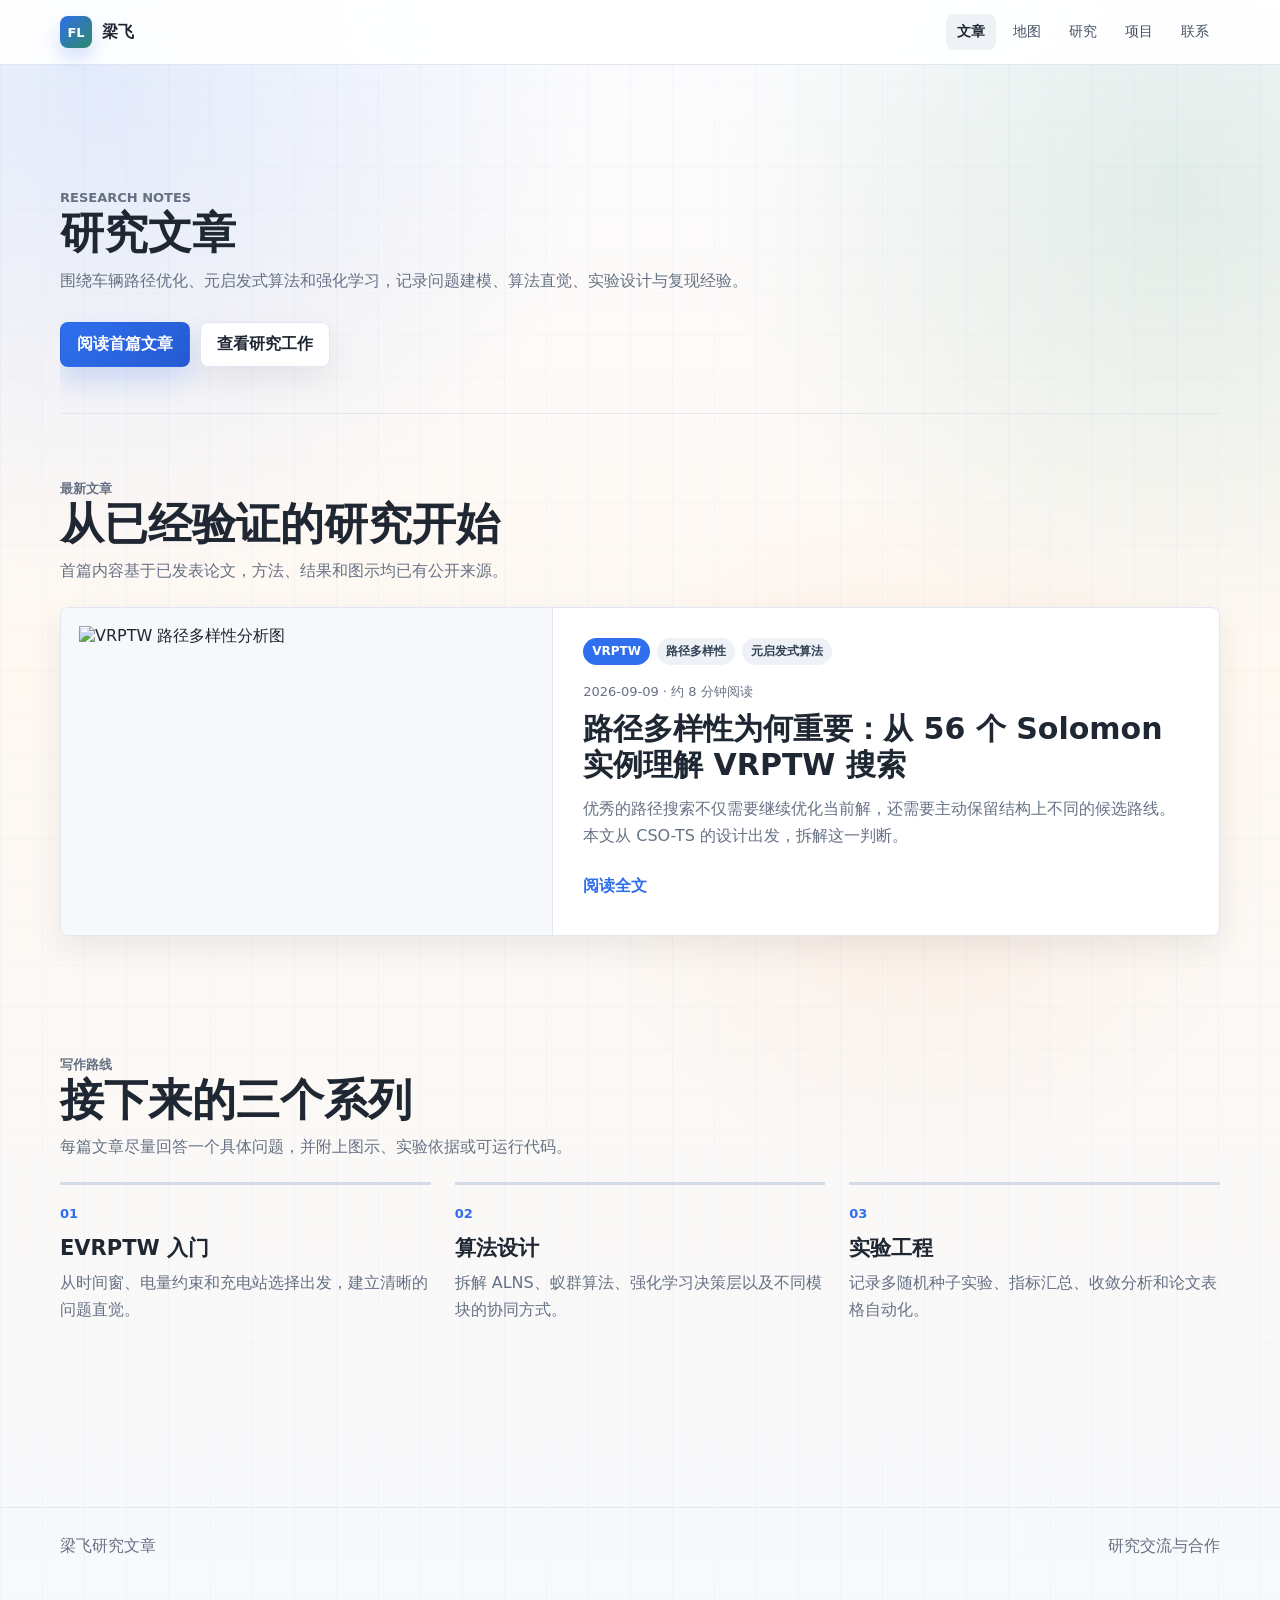
==== articles/index.html @ 16631f24 "Add research articles section" ====
<!doctype html>
<html lang="zh-CN">
<head>
  <meta charset="utf-8">
  <meta name="viewport" content="width=device-width, initial-scale=1">
  <title>研究文章 | 梁飞</title>
  <meta name="description" content="梁飞关于 VRPTW、EVRPTW、元启发式算法、强化学习与科研实验工程的技术文章。">
  <link rel="canonical" href="https://richardliangtnt.github.io/articles/">
  <link rel="icon" href="../assets/favicon.svg" type="image/svg+xml">
  <meta property="og:type" content="website">
  <meta property="og:title" content="研究文章 | 梁飞">
  <meta property="og:description" content="车辆路径优化、学习型元启发式算法与可复现实验笔记。">
  <meta property="og:image" content="../assets/img/og-image.png">
  <link rel="stylesheet" href="../assets/css/styles.css">
</head>
<body>
  <header class="site-header">
    <nav class="nav" aria-label="主导航">
      <a class="brand" href="../index.html"><span class="brand-mark">FL</span><span>梁飞</span></a>
      <div class="nav-links">
        <a class="is-active" href="index.html">文章</a>
        <a href="../index.html#map">地图</a>
        <a href="../index.html#research">研究</a>
        <a href="../index.html#projects">项目</a>
        <a href="../index.html#contact">联系</a>
      </div>
    </nav>
  </header>

  <main class="page project-page">
    <section class="project-hero article-index-hero">
      <p class="eyebrow">Research Notes</p>
      <h1>研究文章</h1>
      <p>围绕车辆路径优化、元启发式算法和强化学习，记录问题建模、算法直觉、实验设计与复现经验。</p>
      <div class="hero-actions">
        <a class="primary-action" href="vrptw-path-diversity.html">阅读首篇文章</a>
        <a class="secondary-action" href="../index.html#research">查看研究工作</a>
      </div>
    </section>

    <section class="section">
      <div class="section-head">
        <div>
          <p class="eyebrow">最新文章</p>
          <h2>从已经验证的研究开始</h2>
          <p>首篇内容基于已发表论文，方法、结果和图示均已有公开来源。</p>
        </div>
      </div>
      <div class="article-list">
        <article class="article-list-item">
          <a class="article-list-visual" href="vrptw-path-diversity.html">
            <img src="../assets/img/era-path-diversity.png" alt="VRPTW 路径多样性分析图">
          </a>
          <div class="article-list-copy">
            <div class="tag-row">
              <span class="tag blue">VRPTW</span>
              <span class="tag">路径多样性</span>
              <span class="tag">元启发式算法</span>
            </div>
            <p class="article-meta"><time datetime="2026-09-09">2026-09-09</time> · 约 8 分钟阅读</p>
            <h2><a href="vrptw-path-diversity.html">路径多样性为何重要：从 56 个 Solomon 实例理解 VRPTW 搜索</a></h2>
            <p>优秀的路径搜索不仅需要继续优化当前解，还需要主动保留结构上不同的候选路线。本文从 CSO-TS 的设计出发，拆解这一判断。</p>
            <a class="text-link" href="vrptw-path-diversity.html">阅读全文</a>
          </div>
        </article>
      </div>
    </section>

    <section class="section" id="roadmap">
      <div class="section-head">
        <div>
          <p class="eyebrow">写作路线</p>
          <h2>接下来的三个系列</h2>
          <p>每篇文章尽量回答一个具体问题，并附上图示、实验依据或可运行代码。</p>
        </div>
      </div>
      <div class="topic-grid">
        <article class="topic-item">
          <span class="topic-index">01</span>
          <h3>EVRPTW 入门</h3>
          <p>从时间窗、电量约束和充电站选择出发，建立清晰的问题直觉。</p>
        </article>
        <article class="topic-item">
          <span class="topic-index">02</span>
          <h3>算法设计</h3>
          <p>拆解 ALNS、蚁群算法、强化学习决策层以及不同模块的协同方式。</p>
        </article>
        <article class="topic-item">
          <span class="topic-index">03</span>
          <h3>实验工程</h3>
          <p>记录多随机种子实验、指标汇总、收敛分析和论文表格自动化。</p>
        </article>
      </div>
    </section>
  </main>

  <footer class="site-footer">
    <div class="footer-row">
      <span>梁飞研究文章</span>
      <a href="../index.html#contact">研究交流与合作</a>
    </div>
  </footer>
  <script src="../assets/js/main.js?v=20260909-articles"></script>
</body>
</html>
---- assets/css/styles.css ----
:root {
  --ink: #1f2733;
  --muted: #667184;
  --line: #e2e7ef;
  --line-strong: #d4dce8;
  --paper: #ffffff;
  --soft: #f6f8fb;
  --clay: #f08b45;
  --clay-deep: #d96f2e;
  --cream: #fff0df;
  --blue: #2f6fed;
  --green: #2f8a68;
  --amber: #b97124;
  --violet: #6757c8;
  --red: #d64d42;
  --shadow: 0 18px 48px rgba(31, 39, 51, .10);
  --shadow-soft: 0 12px 32px rgba(31, 39, 51, .08);
}

* {
  box-sizing: border-box;
}

html {
  scroll-behavior: smooth;
}

body {
  margin: 0;
  color: var(--ink);
  background:
    linear-gradient(90deg, rgba(47, 111, 237, .035) 1px, transparent 1px),
    linear-gradient(0deg, rgba(47, 138, 104, .028) 1px, transparent 1px),
    radial-gradient(circle at 8% 6%, rgba(47, 111, 237, .12), transparent 26%),
    radial-gradient(circle at 92% 12%, rgba(47, 138, 104, .13), transparent 25%),
    radial-gradient(circle at 72% 52%, rgba(240, 139, 69, .10), transparent 28%),
    linear-gradient(180deg, #fbfcff 0%, #fff8f1 42%, #f7f9fc 100%);
  background-size: 42px 42px, 42px 42px, auto, auto, auto, auto;
  font-family: Inter, ui-sans-serif, system-ui, -apple-system, BlinkMacSystemFont, "Segoe UI", sans-serif;
  letter-spacing: 0;
}

a {
  color: inherit;
  text-decoration: none;
}

img {
  display: block;
  max-width: 100%;
}

.site-header {
  position: sticky;
  top: 0;
  z-index: 20;
  background: rgba(255, 255, 255, .92);
  border-bottom: 1px solid var(--line);
  backdrop-filter: blur(14px);
}

.nav {
  width: min(1160px, calc(100vw - 32px));
  min-height: 64px;
  margin: 0 auto;
  display: flex;
  align-items: center;
  justify-content: space-between;
  gap: 18px;
}

.brand {
  display: inline-flex;
  align-items: center;
  gap: 10px;
  font-weight: 800;
}

.brand-mark {
  width: 32px;
  height: 32px;
  border-radius: 8px;
  display: grid;
  place-items: center;
  color: #fff;
  background: linear-gradient(135deg, var(--blue), var(--green));
  box-shadow: 0 10px 20px rgba(47, 111, 237, .22);
  font-size: 13px;
}

.nav-links {
  display: flex;
  align-items: center;
  gap: 6px;
  color: #435064;
  font-size: 14px;
}

.nav-links a,
.text-link,
.button-link {
  min-height: 36px;
  display: inline-flex;
  align-items: center;
  justify-content: center;
  border-radius: 8px;
  padding: 8px 11px;
}

.nav-links a:hover,
.text-link:hover {
  background: #eef2f7;
}

.nav-links a.is-active {
  color: var(--ink);
  background: #eef2f7;
  font-weight: 850;
}

.button-link {
  color: white;
  background: linear-gradient(135deg, var(--ink), #344154);
  font-weight: 700;
  box-shadow: 0 12px 22px rgba(31, 39, 51, .16);
  transition: transform .18s ease, box-shadow .18s ease, filter .18s ease;
}

.button-link:hover,
.button-link:focus-visible {
  transform: translateY(-2px);
  filter: saturate(1.04);
  box-shadow: 0 16px 30px rgba(31, 39, 51, .20);
}

.page {
  width: min(1160px, calc(100vw - 32px));
  margin: 0 auto;
}

.hero {
  min-height: 560px;
  display: grid;
  grid-template-columns: 1.05fr .95fr;
  gap: 36px;
  align-items: center;
  padding: 72px 0 52px;
}

.hero > div:first-child {
  position: relative;
}

.hero > div:first-child::before {
  content: "";
  position: absolute;
  left: -34px;
  top: -28px;
  width: 132px;
  height: 132px;
  border-radius: 999px;
  background: radial-gradient(circle, rgba(47, 111, 237, .12), transparent 70%);
  z-index: -1;
}

.eyebrow {
  margin: 0 0 14px;
  color: var(--blue);
  font-size: 13px;
  font-weight: 800;
  text-transform: uppercase;
}

h1,
h2,
h3,
p {
  letter-spacing: 0;
}

h1 {
  margin: 0;
  font-size: clamp(42px, 7vw, 76px);
  line-height: .96;
}

.hero-copy {
  max-width: 720px;
  margin: 20px 0 0;
  color: var(--muted);
  font-size: 18px;
  line-height: 1.72;
}

.hero-actions {
  display: flex;
  flex-wrap: wrap;
  gap: 10px;
  margin-top: 28px;
}

.contact-actions {
  display: flex;
  flex-wrap: wrap;
  justify-content: flex-end;
  gap: 10px;
}

.primary-action,
.secondary-action {
  min-height: 44px;
  display: inline-flex;
  align-items: center;
  justify-content: center;
  border-radius: 8px;
  padding: 11px 16px;
  font-weight: 800;
  border: 1px solid transparent;
  transition: transform .18s ease, box-shadow .18s ease, border-color .18s ease, filter .18s ease;
}

.primary-action {
  color: #fff;
  background: linear-gradient(135deg, var(--blue), #255bd2);
  box-shadow: 0 14px 28px rgba(47, 111, 237, .20);
}

.secondary-action {
  background: #fff;
  border-color: var(--line);
  box-shadow: var(--shadow-soft);
}

.primary-action:hover,
.primary-action:focus-visible,
.secondary-action:hover,
.secondary-action:focus-visible {
  transform: translateY(-2px);
  filter: saturate(1.04);
}

.secondary-action:hover,
.secondary-action:focus-visible {
  border-color: rgba(47, 111, 237, .30);
  box-shadow: 0 16px 30px rgba(31, 39, 51, .11);
}

.agent-note {
  width: fit-content;
  max-width: 100%;
  margin: 18px 0 0;
  padding: 10px 12px;
  border: 1px solid rgba(47, 111, 237, .18);
  border-radius: 8px;
  color: #435064;
  background: rgba(255, 255, 255, .78);
  box-shadow: var(--shadow-soft);
  font-size: 13px;
  line-height: 1.55;
}

.hero-panel {
  display: grid;
  gap: 12px;
}

.metric {
  padding: 18px;
  border: 1px solid var(--line);
  border-radius: 8px;
  background:
    linear-gradient(135deg, rgba(255, 255, 255, .98), rgba(248, 251, 255, .94)),
    #fff;
  box-shadow: var(--shadow);
  transition: transform .22s ease, box-shadow .22s ease, border-color .22s ease;
}

.metric:hover {
  transform: translateY(-4px);
  border-color: rgba(47, 111, 237, .22);
  box-shadow: 0 24px 48px rgba(31, 39, 51, .13);
}

.metric strong {
  display: block;
  margin-bottom: 6px;
  font-size: 20px;
}

.metric span {
  color: var(--muted);
  line-height: 1.55;
}

.section {
  padding: 54px 0;
}

.reveal {
  opacity: 0;
  transform: translateY(18px);
  transition: opacity .48s ease, transform .48s ease;
}

.reveal.is-visible {
  opacity: 1;
  transform: none;
}

.section-head {
  display: flex;
  justify-content: space-between;
  align-items: end;
  gap: 18px;
  margin-bottom: 22px;
}

.section-head h2,
.project-hero h1 {
  margin: 0;
  font-size: clamp(28px, 4vw, 44px);
  line-height: 1.08;
}

.section-head p,
.project-hero p {
  margin: 10px 0 0;
  max-width: 700px;
  color: var(--muted);
  line-height: 1.7;
}

.work-grid {
  display: grid;
  grid-template-columns: repeat(2, minmax(0, 1fr));
  gap: 14px;
}

.personal-section {
  padding-top: 18px;
}

.visual-grid {
  display: grid;
  grid-template-columns: 1.1fr .9fr;
  gap: 14px;
}

.visual-card {
  min-height: 260px;
  overflow: hidden;
  display: flex;
  flex-direction: column;
  border: 1px solid var(--line);
  border-radius: 8px;
  background: linear-gradient(180deg, #fff, #fbfcff);
  box-shadow: var(--shadow);
  transition: transform .22s ease, box-shadow .22s ease, border-color .22s ease;
}

.visual-card-large {
  grid-row: span 2;
}

.visual-card img {
  width: 100%;
  height: 190px;
  object-fit: cover;
  object-position: top center;
  background: #fff;
  border-bottom: 1px solid var(--line);
  transition: transform .28s ease, filter .28s ease;
}

.visual-card-large img {
  height: 410px;
  object-fit: contain;
  padding: 18px;
}

.visual-card div {
  padding: 18px;
}

.visual-card strong {
  display: block;
  margin-bottom: 8px;
  font-size: 18px;
}

.visual-card p {
  margin: 0;
  color: var(--muted);
  line-height: 1.65;
}

.visual-card:hover,
.visual-card:focus-visible {
  transform: translateY(-8px);
  border-color: rgba(47, 111, 237, .36);
  box-shadow: 0 26px 58px rgba(31, 39, 51, .16);
}

.visual-card:hover img,
.visual-card:focus-visible img {
  transform: scale(1.025);
  filter: saturate(1.05) contrast(1.03);
}

.visual-card:focus-visible {
  outline: 3px solid rgba(47, 111, 237, .35);
  outline-offset: 3px;
}

.work-card,
.content-block,
.project-card {
  border: 1px solid var(--line);
  border-radius: 8px;
  background: rgba(255, 255, 255, .96);
  box-shadow: var(--shadow-soft);
}

.work-card {
  min-height: 218px;
  padding: 22px;
  display: flex;
  flex-direction: column;
  gap: 14px;
  position: relative;
  overflow: hidden;
  transition: transform .22s ease, box-shadow .22s ease, border-color .22s ease;
}

.work-card::before {
  content: "";
  position: absolute;
  left: 0;
  right: 0;
  top: 0;
  height: 3px;
  background: linear-gradient(90deg, var(--blue), var(--green), var(--amber));
  opacity: .72;
}

.work-card:hover {
  transform: translateY(-5px);
  border-color: rgba(47, 111, 237, .22);
  box-shadow: 0 24px 48px rgba(31, 39, 51, .13);
}

.work-card.featured {
  border-color: rgba(47, 111, 237, .28);
  background: linear-gradient(180deg, #fff, #f7faff);
}

.tag-row {
  display: flex;
  flex-wrap: wrap;
  gap: 7px;
}

.tag {
  display: inline-flex;
  align-items: center;
  min-height: 26px;
  padding: 5px 9px;
  border-radius: 999px;
  color: #334155;
  background: #eef2f7;
  font-size: 12px;
  font-weight: 750;
}

.tag.blue { color: #fff; background: var(--blue); }
.tag.green { color: #fff; background: var(--green); }
.tag.amber { color: #fff; background: var(--amber); }
.tag.violet { color: #fff; background: var(--violet); }

.work-card h3 {
  margin: 0;
  font-size: 22px;
}

.work-card p {
  margin: 0;
  color: var(--muted);
  line-height: 1.65;
}

.work-card .text-link {
  width: fit-content;
  margin-top: auto;
  padding-left: 0;
  color: var(--blue);
  font-weight: 800;
}

.article-list {
  display: grid;
  gap: 18px;
}

.project-hero.article-index-hero {
  padding: 54px 0 46px;
  border: 0;
  border-bottom: 1px solid var(--line);
  border-radius: 0;
  background: transparent;
  box-shadow: none;
}

.project-hero.article-index-hero::before,
.project-hero.article-index-hero::after {
  display: none;
}

.article-list-item {
  display: grid;
  grid-template-columns: minmax(280px, .85fr) minmax(0, 1.15fr);
  overflow: hidden;
  border: 1px solid var(--line);
  border-radius: 8px;
  background: #fff;
  box-shadow: var(--shadow-soft);
}

.article-list-visual {
  min-height: 320px;
  padding: 18px;
  display: grid;
  place-items: center;
  background: #f6f8fb;
  border-right: 1px solid var(--line);
}

.article-list-visual img {
  width: 100%;
  height: 100%;
  max-height: 340px;
  object-fit: contain;
}

.article-list-copy {
  padding: 30px;
  display: flex;
  flex-direction: column;
  align-items: flex-start;
  justify-content: center;
}

.article-list-copy h2 {
  margin: 10px 0 12px;
  font-size: 30px;
  line-height: 1.2;
}

.article-list-copy > p:not(.article-meta) {
  margin: 0;
  color: var(--muted);
  line-height: 1.72;
}

.article-list-copy .text-link {
  margin-top: 18px;
  padding-left: 0;
  color: var(--blue);
  font-weight: 800;
}

.article-meta {
  margin: 18px 0 0;
  color: var(--muted);
  font-size: 13px;
}

.topic-grid {
  display: grid;
  grid-template-columns: repeat(3, minmax(0, 1fr));
  gap: 24px;
}

.topic-item {
  padding-top: 18px;
  border-top: 3px solid var(--line-strong);
}

.topic-index {
  color: var(--blue);
  font-size: 13px;
  font-weight: 850;
}

.topic-item h3 {
  margin: 12px 0 8px;
  font-size: 21px;
}

.topic-item p {
  margin: 0;
  color: var(--muted);
  line-height: 1.65;
}

.map-shell {
  perspective: 1100px;
  border-radius: 8px;
  border: 1px solid #ecc7a6;
  overflow: hidden;
  background: #fff;
  box-shadow: var(--shadow);
}

.map-toolbar {
  min-height: 56px;
  padding: 14px 18px;
  display: flex;
  align-items: center;
  justify-content: space-between;
  gap: 14px;
  border-bottom: 1px solid #f0d5bd;
  background: #fffaf6;
}

.map-toolbar strong {
  display: block;
  font-size: 15px;
}

.map-toolbar span {
  display: block;
  color: #806553;
  font-size: 13px;
  line-height: 1.4;
}

.project-map {
  position: relative;
  height: 540px;
  overflow: hidden;
  cursor: crosshair;
  user-select: none;
  background:
    radial-gradient(circle at 15% 18%, rgba(255, 255, 255, .44), transparent 20%),
    radial-gradient(circle at 82% 10%, rgba(255, 245, 217, .45), transparent 22%),
    linear-gradient(90deg, rgba(255, 255, 255, .10) 1px, transparent 1px),
    linear-gradient(0deg, rgba(255, 255, 255, .10) 1px, transparent 1px),
    linear-gradient(160deg, #ffa65a 0%, var(--clay) 50%, var(--clay-deep) 100%);
  background-size: auto, auto, 64px 64px, 64px 64px, auto;
}

.project-map::before,
.project-map::after {
  content: "";
  position: absolute;
  pointer-events: none;
}

.project-map::before {
  inset: 0;
  background:
    linear-gradient(115deg, rgba(255, 255, 255, .24), transparent 35%),
    radial-gradient(circle at 50% 100%, rgba(92, 47, 24, .18), transparent 45%);
}

.project-map::after {
  right: 36px;
  top: 34px;
  width: 74px;
  height: 74px;
  border-radius: 999px;
  background: rgba(255, 246, 210, .75);
  box-shadow: 0 0 44px rgba(255, 237, 156, .58);
}

.map-cloud {
  position: absolute;
  z-index: 1;
  width: 118px;
  height: 34px;
  border-radius: 999px;
  background: rgba(255, 255, 255, .56);
  box-shadow: 24px -10px 0 rgba(255, 255, 255, .42), 48px 5px 0 rgba(255, 255, 255, .30);
  filter: blur(.2px);
  pointer-events: none;
}

.map-cloud.c1 {
  left: 70px;
  top: 42px;
}

.map-cloud.c2 {
  right: 120px;
  top: 92px;
  transform: scale(.78);
}

.map-lake {
  position: absolute;
  z-index: 1;
  right: 52px;
  bottom: 42px;
  width: 138px;
  height: 54px;
  border-radius: 52% 48% 56% 44%;
  background:
    linear-gradient(135deg, rgba(255, 255, 255, .38), transparent 44%),
    linear-gradient(180deg, #99d9eb, #57afd1);
  box-shadow: inset 0 0 0 5px rgba(255, 255, 255, .22), 0 18px 24px rgba(64, 97, 105, .18);
  transform: rotate(-8deg) skewX(-8deg);
}

.map-ground {
  position: absolute;
  left: 50%;
  top: 52%;
  width: 760px;
  height: 360px;
  border-radius: 28px;
  background:
    linear-gradient(135deg, rgba(255, 249, 238, .95), rgba(255, 222, 187, .88)),
    repeating-linear-gradient(90deg, rgba(214, 142, 78, .08) 0 1px, transparent 1px 34px);
  transform: translate(-50%, -50%) rotate(-8deg) skewX(-8deg);
  box-shadow: 0 28px 0 rgba(180, 91, 40, .30), 0 52px 52px rgba(120, 62, 28, .22);
}

.map-ground::before {
  content: "";
  position: absolute;
  inset: 20px;
  border: 2px dashed rgba(203, 139, 82, .22);
  border-radius: 22px;
}

.map-ground::after {
  content: "";
  position: absolute;
  left: 38px;
  right: 38px;
  bottom: -26px;
  height: 34px;
  border-radius: 0 0 24px 24px;
  background: rgba(146, 74, 38, .22);
}

.map-road {
  position: absolute;
  left: 50%;
  top: 52%;
  width: 680px;
  height: 44px;
  border-radius: 8px;
  background:
    linear-gradient(90deg, rgba(255, 255, 255, .34) 0 8px, transparent 8px 24px),
    linear-gradient(180deg, #ffe0c2, #f4bd8c);
  background-size: 38px 100%, auto;
  transform: translate(-50%, -50%) rotate(-8deg) skewX(-8deg);
  box-shadow: inset 0 0 0 2px rgba(181, 103, 52, .10), 0 12px 18px rgba(128, 65, 32, .13);
}

.map-road::after {
  content: "";
  position: absolute;
  left: 308px;
  top: -155px;
  width: 46px;
  height: 336px;
  border-radius: 8px;
  background:
    linear-gradient(0deg, rgba(255, 255, 255, .34) 0 8px, transparent 8px 24px),
    linear-gradient(180deg, #ffe0c2, #f4bd8c);
  background-size: 100% 38px, auto;
  box-shadow: inset 0 0 0 2px rgba(181, 103, 52, .10);
}

.map-road.branch {
  width: 360px;
  left: 35%;
  top: 36%;
  transform: translate(-50%, -50%) rotate(-28deg) skewX(-8deg);
}

.map-road.branch::after {
  display: none;
}

.map-building {
  --building: var(--blue);
  --building-side: rgba(35, 65, 124, .30);
  --roof: rgba(255, 255, 255, .24);
  position: absolute;
  z-index: 5;
  width: 132px;
  min-height: 90px;
  display: grid;
  place-items: center;
  padding: 12px;
  border: 0;
  border-radius: 8px 8px 5px 5px;
  color: #fff;
  background:
    linear-gradient(135deg, var(--roof), transparent 40%),
    linear-gradient(180deg, color-mix(in srgb, var(--building), white 8%), var(--building));
  box-shadow:
    0 20px 0 var(--building-side),
    0 31px 24px rgba(81, 47, 28, .24);
  transform: rotate(-8deg) skewX(-6deg);
  transform-origin: center bottom;
  transition: transform .22s ease, box-shadow .22s ease, filter .22s ease;
  cursor: pointer;
}

.map-building::before {
  content: "";
  position: absolute;
  left: 9px;
  right: 9px;
  top: -18px;
  height: 28px;
  border-radius: 7px 7px 4px 4px;
  background:
    linear-gradient(135deg, rgba(255, 255, 255, .38), transparent 45%),
    color-mix(in srgb, var(--building), black 10%);
  transform: skewX(-18deg);
  box-shadow: 0 10px 16px rgba(81, 47, 28, .16);
}

.map-building::after {
  content: "";
  position: absolute;
  right: -13px;
  top: 6px;
  width: 14px;
  height: calc(100% + 12px);
  border-radius: 0 5px 5px 0;
  background: var(--building-side);
  transform: skewY(40deg);
  transform-origin: left top;
}

.map-building span {
  position: relative;
  z-index: 1;
  display: block;
  transform: skewX(6deg) rotate(8deg);
  font-size: 16px;
  line-height: 1.05;
  font-weight: 900;
  text-align: center;
  text-shadow: 0 4px 0 rgba(78, 42, 27, .14);
}

.map-building small {
  display: block;
  margin-top: 6px;
  font-size: 11px;
  line-height: 1.25;
  font-weight: 750;
  opacity: .9;
}

.map-building[data-project="published"] { left: 90px; top: 95px; --building: var(--blue); --building-side: rgba(27, 74, 160, .34); }
.map-building[data-project="rl"] { left: 372px; top: 78px; --building: var(--violet); --building-side: rgba(76, 62, 158, .34); }
.map-building[data-project="iot"] { right: 130px; top: 168px; --building: var(--green); --building-side: rgba(39, 111, 82, .34); }
.map-building[data-project="traffic"] { left: 222px; bottom: 72px; --building: var(--amber); --building-side: rgba(142, 85, 31, .34); color: #fff8ed; }
.map-building[data-project="python"] { right: 190px; bottom: 70px; --building: #fff0ba; --building-side: rgba(154, 112, 46, .30); color: #4e3823; }

.map-building:hover,
.map-building:focus-visible {
  transform: translateY(-8px) rotate(-8deg) skewX(-6deg);
  filter: saturate(1.08) contrast(1.04);
  box-shadow:
    0 24px 0 var(--building-side),
    0 42px 34px rgba(81, 47, 28, .28);
}

.map-building.is-active {
  outline: 4px solid rgba(255, 255, 255, .82);
  transform: translateY(-9px) rotate(-8deg) skewX(-6deg);
  box-shadow:
    0 25px 0 var(--building-side),
    0 0 0 7px rgba(255, 255, 255, .28),
    0 42px 34px rgba(81, 47, 28, .30);
}

.tree,
.rock {
  position: absolute;
  z-index: 2;
}

.tree {
  width: 34px;
  height: 92px;
  border-radius: 18px 18px 6px 6px;
  background: linear-gradient(180deg, #fff079, #d9c846);
  box-shadow: 0 14px 18px rgba(112, 72, 30, .14);
}

.tree::after {
  content: "";
  position: absolute;
  bottom: -25px;
  left: 13px;
  width: 8px;
  height: 28px;
  border-radius: 3px;
  background: #b96e3d;
}

.tree.t1 { right: 66px; top: 66px; transform: rotate(-8deg); }
.tree.t2 { right: 336px; top: 48px; transform: rotate(5deg); }
.tree.t3 { left: 62px; bottom: 72px; transform: rotate(3deg); }
.tree.t4 { right: 70px; bottom: 104px; transform: rotate(7deg); }
.tree.t5 { left: 580px; bottom: 46px; transform: rotate(-6deg) scale(.72); }
.tree.t6 { left: 430px; top: 186px; transform: rotate(8deg) scale(.62); }

.rock {
  width: 42px;
  height: 18px;
  border-radius: 999px;
  background: linear-gradient(180deg, #fff7eb, #dfb894);
  box-shadow: 0 10px 14px rgba(101, 57, 26, .13);
}

.rock.r1 { left: 555px; top: 132px; }
.rock.r2 { left: 70px; top: 245px; }
.rock.r3 { right: 98px; top: 340px; }

.map-sign {
  position: absolute;
  z-index: 4;
  left: 52%;
  bottom: 26px;
  min-width: 126px;
  padding: 8px 10px;
  border: 2px solid #8a5232;
  border-radius: 7px;
  color: #5d3924;
  background: linear-gradient(180deg, #fff0ba, #e4b363);
  box-shadow: 0 14px 18px rgba(92, 48, 27, .18);
  font-size: 12px;
  font-weight: 900;
  text-align: center;
  transform: rotate(-8deg) skewX(-8deg);
  animation: sign-float 2.8s ease-in-out infinite;
}

.map-sign::after {
  content: "";
  position: absolute;
  left: 50%;
  top: 100%;
  width: 8px;
  height: 28px;
  border-radius: 0 0 3px 3px;
  background: #8a5232;
  transform: translateX(-50%);
}

@keyframes sign-float {
  0%,
  100% {
    translate: 0 0;
  }
  50% {
    translate: 0 -4px;
  }
}

.map-car {
  position: absolute;
  z-index: 9;
  left: 50%;
  top: 50%;
  width: 62px;
  height: 40px;
  border: 4px solid #7a3328;
  border-radius: 9px;
  background:
    linear-gradient(135deg, rgba(255, 255, 255, .28), transparent 42%),
    var(--red);
  box-shadow: 0 13px 0 rgba(122, 51, 40, .24), 0 25px 20px rgba(92, 48, 27, .26);
  transform: translate(-50%, -50%) rotate(-8deg);
  transition: transform .08s linear;
}

.map-car::before {
  content: "";
  position: absolute;
  left: 13px;
  top: -16px;
  width: 30px;
  height: 18px;
  border: 4px solid #7a3328;
  border-bottom: 0;
  border-radius: 7px 7px 0 0;
  background: #f5a069;
}

.map-car::after {
  content: "";
  position: absolute;
  left: 9px;
  top: 7px;
  width: 12px;
  height: 8px;
  border-radius: 3px;
  background: rgba(255, 244, 207, .84);
  box-shadow: 27px 0 0 rgba(255, 244, 207, .84);
}

.wheel {
  position: absolute;
  bottom: -11px;
  width: 15px;
  height: 15px;
  border: 3px solid #fff1e5;
  border-radius: 999px;
  background: #382c28;
}

.map-car.is-moving .wheel {
  animation: wheel-spin .34s linear infinite;
}

@keyframes wheel-spin {
  to {
    transform: rotate(360deg);
  }
}

.wheel.left { left: 6px; }
.wheel.right { right: 6px; }

.map-card {
  position: absolute;
  z-index: 15;
  left: 18px;
  bottom: 18px;
  width: min(380px, calc(100% - 36px));
  padding: 18px;
  border: 1px solid rgba(255, 255, 255, .72);
  border-radius: 8px;
  background: rgba(255, 255, 255, .94);
  box-shadow: 0 20px 44px rgba(86, 44, 21, .22);
  backdrop-filter: blur(12px);
  transform: translateY(0);
  animation: map-card-in .22s ease both;
}

@keyframes map-card-in {
  from {
    opacity: 0;
    transform: translateY(10px);
  }
  to {
    opacity: 1;
    transform: translateY(0);
  }
}

.map-card h3 {
  margin: 0 0 8px;
  font-size: 20px;
}

.map-card p {
  margin: 0 0 12px;
  color: var(--muted);
  line-height: 1.55;
}

.map-enter-hint {
  margin: 10px 0 0;
  color: #806553;
  font-size: 12px;
  font-weight: 750;
}

.map-card.is-hidden {
  display: none;
}

.preview-page {
  padding-bottom: 70px;
}

.preview-hero {
  margin-top: 34px;
}

.three-preview-shell {
  margin-top: 18px;
  overflow: hidden;
  border: 1px solid #ecc7a6;
  border-radius: 8px;
  background: #fff;
  box-shadow: var(--shadow);
}

.three-preview-toolbar {
  min-height: 58px;
  padding: 14px 18px;
  display: flex;
  align-items: center;
  justify-content: space-between;
  gap: 14px;
  border-bottom: 1px solid #f0d5bd;
  background: #fffaf6;
}

.three-preview-toolbar strong,
.three-preview-toolbar span {
  display: block;
}

.three-preview-toolbar span {
  margin-top: 2px;
  color: #806553;
  font-size: 13px;
}

.three-stage {
  position: relative;
  height: min(720px, calc(100vh - 220px));
  min-height: 520px;
  overflow: hidden;
  background: #ffa65a;
  cursor: grab;
  touch-action: none;
}

.three-stage:active {
  cursor: grabbing;
}

.three-stage canvas {
  width: 100%;
  height: 100%;
  display: block;
}

.three-label-layer {
  position: absolute;
  inset: 0;
  z-index: 3;
  pointer-events: none;
}

.three-label {
  position: absolute;
  max-width: 150px;
  min-height: 30px;
  border: 1px solid rgba(255, 255, 255, .70);
  border-radius: 8px;
  padding: 6px 9px;
  color: #263241;
  background: rgba(255, 255, 255, .86);
  box-shadow: 0 12px 24px rgba(76, 40, 19, .16);
  font-size: 12px;
  font-weight: 850;
  line-height: 1.25;
  pointer-events: auto;
  backdrop-filter: blur(10px);
}

.three-label:hover,
.three-label:focus-visible {
  background: #fff;
  outline: 3px solid rgba(47, 111, 237, .24);
}

.three-project-card {
  position: absolute;
  z-index: 4;
  left: 18px;
  bottom: 18px;
  width: min(380px, calc(100% - 36px));
  padding: 18px;
  border: 1px solid rgba(255, 255, 255, .76);
  border-radius: 8px;
  background: rgba(255, 255, 255, .94);
  box-shadow: 0 20px 44px rgba(86, 44, 21, .24);
  backdrop-filter: blur(12px);
  transform: translateY(10px);
  opacity: 0;
  transition: opacity .2s ease, transform .2s ease;
}

.three-project-card.is-visible {
  transform: translateY(0);
  opacity: 1;
}

.three-project-card h2 {
  margin: 10px 0 8px;
  font-size: 22px;
}

.three-project-card p {
  margin: 0 0 12px;
  color: var(--muted);
  line-height: 1.55;
}

.three-loading {
  position: absolute;
  inset: 0;
  z-index: 5;
  display: grid;
  place-items: center;
  color: #fff;
  background: linear-gradient(160deg, #ffa65a, #d96f2e);
  font-weight: 850;
}

.project-page {
  padding: 58px 0 70px;
}

.project-hero {
  position: relative;
  overflow: hidden;
  padding: 44px;
  border: 1px solid var(--line);
  border-radius: 8px;
  background:
    linear-gradient(135deg, rgba(255, 255, 255, .97), rgba(248, 251, 255, .92)),
    radial-gradient(circle at 86% 18%, rgba(47, 111, 237, .12), transparent 26%),
    #fff;
  box-shadow: var(--shadow);
}

.project-hero::before {
  content: "";
  position: absolute;
  right: -48px;
  top: -52px;
  width: 220px;
  height: 220px;
  border-radius: 999px;
  border: 34px solid rgba(47, 111, 237, .06);
}

.project-hero::after {
  content: "";
  position: absolute;
  right: 46px;
  bottom: -38px;
  width: 180px;
  height: 82px;
  border-radius: 999px;
  background: rgba(47, 138, 104, .08);
  transform: rotate(-10deg);
}

.project-hero > * {
  position: relative;
  z-index: 1;
}

.project-layout {
  display: grid;
  grid-template-columns: minmax(0, 1fr) 320px;
  gap: 18px;
  margin-top: 18px;
}

.content-block {
  position: relative;
  overflow: hidden;
  padding: 24px;
  margin-bottom: 18px;
  transition: transform .2s ease, box-shadow .2s ease, border-color .2s ease;
}

.content-block::before {
  content: "";
  position: absolute;
  left: 0;
  top: 0;
  width: 4px;
  height: 100%;
  background: linear-gradient(180deg, rgba(47, 111, 237, .55), rgba(47, 138, 104, .25));
}

.content-block:hover {
  transform: translateY(-2px);
  border-color: rgba(47, 111, 237, .18);
  box-shadow: 0 18px 42px rgba(31, 39, 51, .11);
}

.content-block h2 {
  margin: 0 0 14px;
  font-size: 24px;
}

.content-block h3 {
  margin: 20px 0 10px;
  font-size: 18px;
}

.content-block p,
.content-block li {
  color: #4b5668;
  line-height: 1.72;
}

.content-block ul {
  margin: 0;
  padding-left: 20px;
}

.side-panel {
  align-self: start;
  position: sticky;
  top: 86px;
  display: grid;
  gap: 12px;
}

.project-card {
  position: relative;
  overflow: hidden;
  padding: 18px;
}

.project-card::before {
  content: "";
  position: absolute;
  inset: 0 0 auto;
  height: 3px;
  background: linear-gradient(90deg, var(--blue), var(--green));
  opacity: .75;
}

.project-card strong {
  display: block;
  margin-bottom: 8px;
}

.project-card p {
  margin: 0;
  color: var(--muted);
  line-height: 1.6;
}

.media-grid {
  display: grid;
  grid-template-columns: repeat(2, minmax(0, 1fr));
  gap: 12px;
}

.media-grid.figure-stack {
  grid-template-columns: 1fr;
}

.media-grid figure {
  margin: 0;
  overflow: hidden;
  border: 1px solid var(--line);
  border-radius: 8px;
  background: #fff;
  box-shadow: var(--shadow-soft);
  transition: transform .22s ease, box-shadow .22s ease, border-color .22s ease;
}

.media-grid figure:hover,
.paper-gallery figure:hover {
  transform: translateY(-4px);
  border-color: rgba(47, 111, 237, .24);
  box-shadow: 0 22px 44px rgba(31, 39, 51, .13);
}

.media-grid img {
  width: 100%;
  height: 260px;
  object-fit: cover;
  object-position: top center;
  background: #fff;
  transition: transform .28s ease, filter .28s ease;
}

.media-grid figure:hover img {
  transform: scale(1.018);
  filter: saturate(1.04) contrast(1.02);
}

.media-grid .media-wide {
  grid-column: 1 / -1;
}

.interface-gallery img {
  height: 300px;
  border-bottom: 1px solid var(--line);
}

.interface-gallery .media-wide img {
  height: auto;
}

.media-grid figcaption {
  padding: 9px 10px;
  color: var(--muted);
  font-size: 13px;
}

.project-media-gallery figure {
  background: #fff;
}

.project-media-gallery a {
  display: block;
  background: #fff;
}

.project-media-gallery img {
  height: 240px;
  object-fit: contain;
  object-position: center;
  padding: 10px;
  border-bottom: 1px solid var(--line);
}

.project-media-gallery figure:hover img {
  transform: none;
  filter: saturate(1.04) contrast(1.02);
}

.figure-stack figure {
  overflow-x: auto;
  background: #fff;
}

.figure-stack img {
  width: 100%;
  height: auto;
  min-width: 760px;
  object-fit: contain;
  background: #fff;
}

.paper-gallery {
  display: grid;
  grid-template-columns: repeat(2, minmax(0, 1fr));
  gap: 14px;
}

.paper-gallery figure {
  margin: 0;
  overflow: hidden;
  border: 1px solid var(--line);
  border-radius: 8px;
  background: #fff;
  box-shadow: 0 14px 34px rgba(31, 39, 51, .08);
  transition: transform .22s ease, box-shadow .22s ease, border-color .22s ease;
}

.paper-gallery img {
  width: 100%;
  height: 280px;
  object-fit: contain;
  object-position: top center;
  padding: 12px;
  background: #fff;
  border-bottom: 1px solid var(--line);
}

.paper-gallery figcaption {
  padding: 12px 14px;
  color: var(--muted);
  font-size: 13px;
  line-height: 1.55;
}

.paper-gallery .paper-feature {
  grid-column: 1 / -1;
}

.paper-gallery .paper-feature img {
  height: 430px;
}

.code-list {
  display: grid;
  gap: 8px;
}

.code-list code,
.citation {
  display: block;
  overflow-wrap: anywhere;
  padding: 12px;
  border-radius: 8px;
  color: #334155;
  background: #f1f5f9;
  line-height: 1.6;
}

.flow-strip {
  display: grid;
  grid-template-columns: repeat(5, minmax(0, 1fr));
  gap: 10px;
  margin-top: 16px;
}

.flow-step {
  position: relative;
  min-height: 136px;
  padding: 16px;
  border: 1px solid var(--line);
  border-radius: 8px;
  background: linear-gradient(180deg, #fff, #f8fbff);
  box-shadow: var(--shadow-soft);
}

.flow-step::after {
  content: "";
  position: absolute;
  top: 50%;
  right: -12px;
  z-index: 2;
  width: 14px;
  height: 14px;
  border-top: 3px solid rgba(47, 111, 237, .42);
  border-right: 3px solid rgba(47, 111, 237, .42);
  transform: translateY(-50%) rotate(45deg);
}

.flow-step:last-child::after {
  display: none;
}

.flow-step strong {
  display: inline-grid;
  width: 34px;
  height: 34px;
  place-items: center;
  margin-bottom: 12px;
  border-radius: 8px;
  color: #fff;
  background: var(--blue);
  font-size: 13px;
}

.flow-step span {
  display: block;
  color: var(--ink);
  font-weight: 850;
}

.flow-step p {
  margin: 6px 0 0;
  color: var(--muted);
  font-size: 13px;
  line-height: 1.5;
}

.qa-showcase {
  display: grid;
  grid-template-columns: repeat(2, minmax(0, 1fr));
  gap: 12px;
  margin: 14px 0 12px;
}

.qa-panel {
  min-height: 160px;
  padding: 18px;
  border: 1px solid var(--line);
  border-radius: 8px;
  background: #fff;
  box-shadow: var(--shadow-soft);
}

.qa-panel p {
  margin: 14px 0 0;
  color: #4b5668;
  line-height: 1.72;
}

.article-header {
  max-width: 980px;
  padding: 62px 0 40px;
  border-bottom: 1px solid var(--line);
}

.article-page {
  padding-top: 0;
}

.article-header h1 {
  margin: 20px 0 0;
  font-size: 52px;
  line-height: 1.08;
}

.article-deck {
  max-width: 820px;
  margin: 22px 0 0;
  color: #526075;
  font-size: 20px;
  line-height: 1.7;
}

.article-byline {
  margin-top: 24px;
  display: flex;
  flex-wrap: wrap;
  gap: 8px 18px;
  color: var(--muted);
  font-size: 14px;
}

.article-layout {
  display: grid;
  grid-template-columns: minmax(0, 1fr) 280px;
  gap: 42px;
  margin-top: 18px;
}

.article-body {
  min-width: 0;
}

.article-body .content-block {
  overflow: visible;
  margin: 0;
  padding: 34px 0;
  border: 0;
  border-bottom: 1px solid var(--line);
  border-radius: 0;
  background: transparent;
  box-shadow: none;
}

.article-body .content-block::before {
  display: none;
}

.article-body .content-block:hover {
  transform: none;
  border-color: var(--line);
  box-shadow: none;
}

.article-body .content-block h2 {
  font-size: 28px;
  line-height: 1.3;
}

.article-body .content-block p,
.article-body .content-block li {
  color: #3f4b5d;
  font-size: 17px;
  line-height: 1.85;
}

.article-lead {
  margin-top: 0;
  color: var(--ink) !important;
  font-size: 20px !important;
  line-height: 1.75 !important;
}

.article-callout {
  margin: 24px 0;
  padding: 18px 20px;
  border-left: 4px solid var(--blue);
  background: #f2f6fc;
}

.article-callout strong {
  display: block;
  margin-bottom: 6px;
}

.article-callout p {
  margin: 0;
}

.article-figure {
  margin: 28px 0 6px;
}

.article-figure img {
  width: 100%;
  max-height: 560px;
  object-fit: contain;
  padding: 14px;
  border: 1px solid var(--line);
  background: #fff;
}

.article-figure figcaption,
.route-comparison figcaption {
  margin-top: 10px;
  color: var(--muted);
  font-size: 13px;
  line-height: 1.6;
}

.article-steps,
.article-checklist {
  padding-left: 24px !important;
}

.article-steps li,
.article-checklist li {
  padding-left: 5px;
  margin-bottom: 9px;
}

.route-comparison {
  display: grid;
  grid-template-columns: repeat(2, minmax(0, 1fr));
  gap: 16px;
  margin-top: 24px;
}

.route-comparison figure {
  margin: 0;
}

.route-comparison img {
  width: 100%;
  height: 300px;
  object-fit: contain;
  padding: 10px;
  border: 1px solid var(--line);
  background: #fff;
}

.article-sidebar {
  align-self: start;
  position: sticky;
  top: 86px;
  display: grid;
  gap: 18px;
  padding-top: 34px;
}

.article-toc {
  display: grid;
  gap: 4px;
  padding: 18px 0;
  border-top: 1px solid var(--line);
  border-bottom: 1px solid var(--line);
}

.article-toc strong {
  margin-bottom: 8px;
}

.article-toc a {
  padding: 7px 0;
  color: var(--muted);
  font-size: 14px;
}

.article-toc a:hover,
.article-sidebar .text-link:hover {
  color: var(--blue);
}

.article-sidebar .text-link {
  display: inline-flex;
  margin-top: 12px;
  color: var(--blue);
  font-weight: 800;
}

.site-footer {
  margin-top: 60px;
  padding: 28px 0 44px;
  color: var(--muted);
  border-top: 1px solid var(--line);
}

.footer-row {
  width: min(1160px, calc(100vw - 32px));
  margin: 0 auto;
  display: flex;
  justify-content: space-between;
  gap: 18px;
}

@media (prefers-reduced-motion: reduce) {
  html {
    scroll-behavior: auto;
  }

  *,
  *::before,
  *::after {
    animation-duration: .01ms !important;
    animation-iteration-count: 1 !important;
    scroll-behavior: auto !important;
    transition-duration: .01ms !important;
  }

  .reveal {
    opacity: 1;
    transform: none;
  }
}

@media (max-width: 920px) {
  .nav {
    align-items: flex-start;
    flex-direction: column;
    padding: 12px 0;
  }

  .nav-links {
    flex-wrap: wrap;
  }

  .hero,
  .project-layout {
    grid-template-columns: 1fr;
  }

  .hero {
    min-height: auto;
    padding-top: 42px;
  }

  .work-grid,
  .visual-grid,
  .paper-gallery,
  .media-grid,
  .qa-showcase,
  .article-list-item,
  .article-layout,
  .topic-grid {
    grid-template-columns: 1fr;
  }

  .article-list-visual {
    min-height: 260px;
    border-right: 0;
    border-bottom: 1px solid var(--line);
  }

  .article-sidebar {
    position: static;
    padding-top: 0;
  }

  .article-toc {
    display: none;
  }

  .route-comparison {
    grid-template-columns: 1fr;
  }

  .flow-strip {
    grid-template-columns: 1fr;
  }

  .flow-step {
    min-height: auto;
  }

  .flow-step::after {
    top: auto;
    right: 50%;
    bottom: -12px;
    transform: translateX(50%) rotate(135deg);
  }

  .paper-gallery .paper-feature img {
    height: 320px;
  }

  .visual-card-large {
    grid-row: auto;
  }

  .visual-card-large img {
    height: 300px;
  }

  .section-head,
  .map-toolbar,
  .three-preview-toolbar,
  .contact-actions,
  .footer-row {
    align-items: flex-start;
    flex-direction: column;
  }

  .contact-actions {
    justify-content: flex-start;
  }

  .three-stage {
    height: 620px;
  }

  .project-map {
    height: 680px;
  }

  .map-ground {
    width: 620px;
    height: 500px;
  }

  .map-road {
    width: 530px;
    top: 51%;
  }

  .map-building {
    width: 118px;
    min-height: 84px;
  }

  .map-building[data-project="published"] { left: 34px; top: 70px; }
  .map-building[data-project="rl"] { right: 40px; left: auto; top: 96px; }
  .map-building[data-project="iot"] { right: 36px; top: 294px; }
  .map-building[data-project="traffic"] { left: 34px; bottom: 118px; }
  .map-building[data-project="python"] { right: 42px; bottom: 80px; }

  .map-lake {
    right: 24px;
    bottom: 34px;
    width: 104px;
  }

  .map-sign {
    left: 42%;
    bottom: 28px;
  }

  .side-panel {
    position: static;
  }
}

@media (max-width: 560px) {
  .page {
    width: min(100vw - 24px, 1160px);
  }

  h1 {
    font-size: 42px;
  }

  .project-hero {
    padding: 24px;
  }

  .content-block {
    padding: 18px;
  }

  .article-header {
    padding-top: 42px;
  }

  .article-header h1 {
    font-size: 36px;
  }

  .article-deck,
  .article-lead {
    font-size: 18px !important;
  }

  .article-list-copy {
    padding: 22px;
  }

  .article-list-copy h2 {
    font-size: 25px;
  }

  .article-body .content-block {
    padding: 28px 0;
  }

  .agent-note {
    font-size: 12px;
  }

  .map-cloud.c2,
  .tree.t6,
  .rock.r3 {
    display: none;
  }

  .three-stage {
    min-height: 560px;
  }

  .three-project-card {
    left: 12px;
    bottom: 12px;
    width: calc(100% - 24px);
  }
}
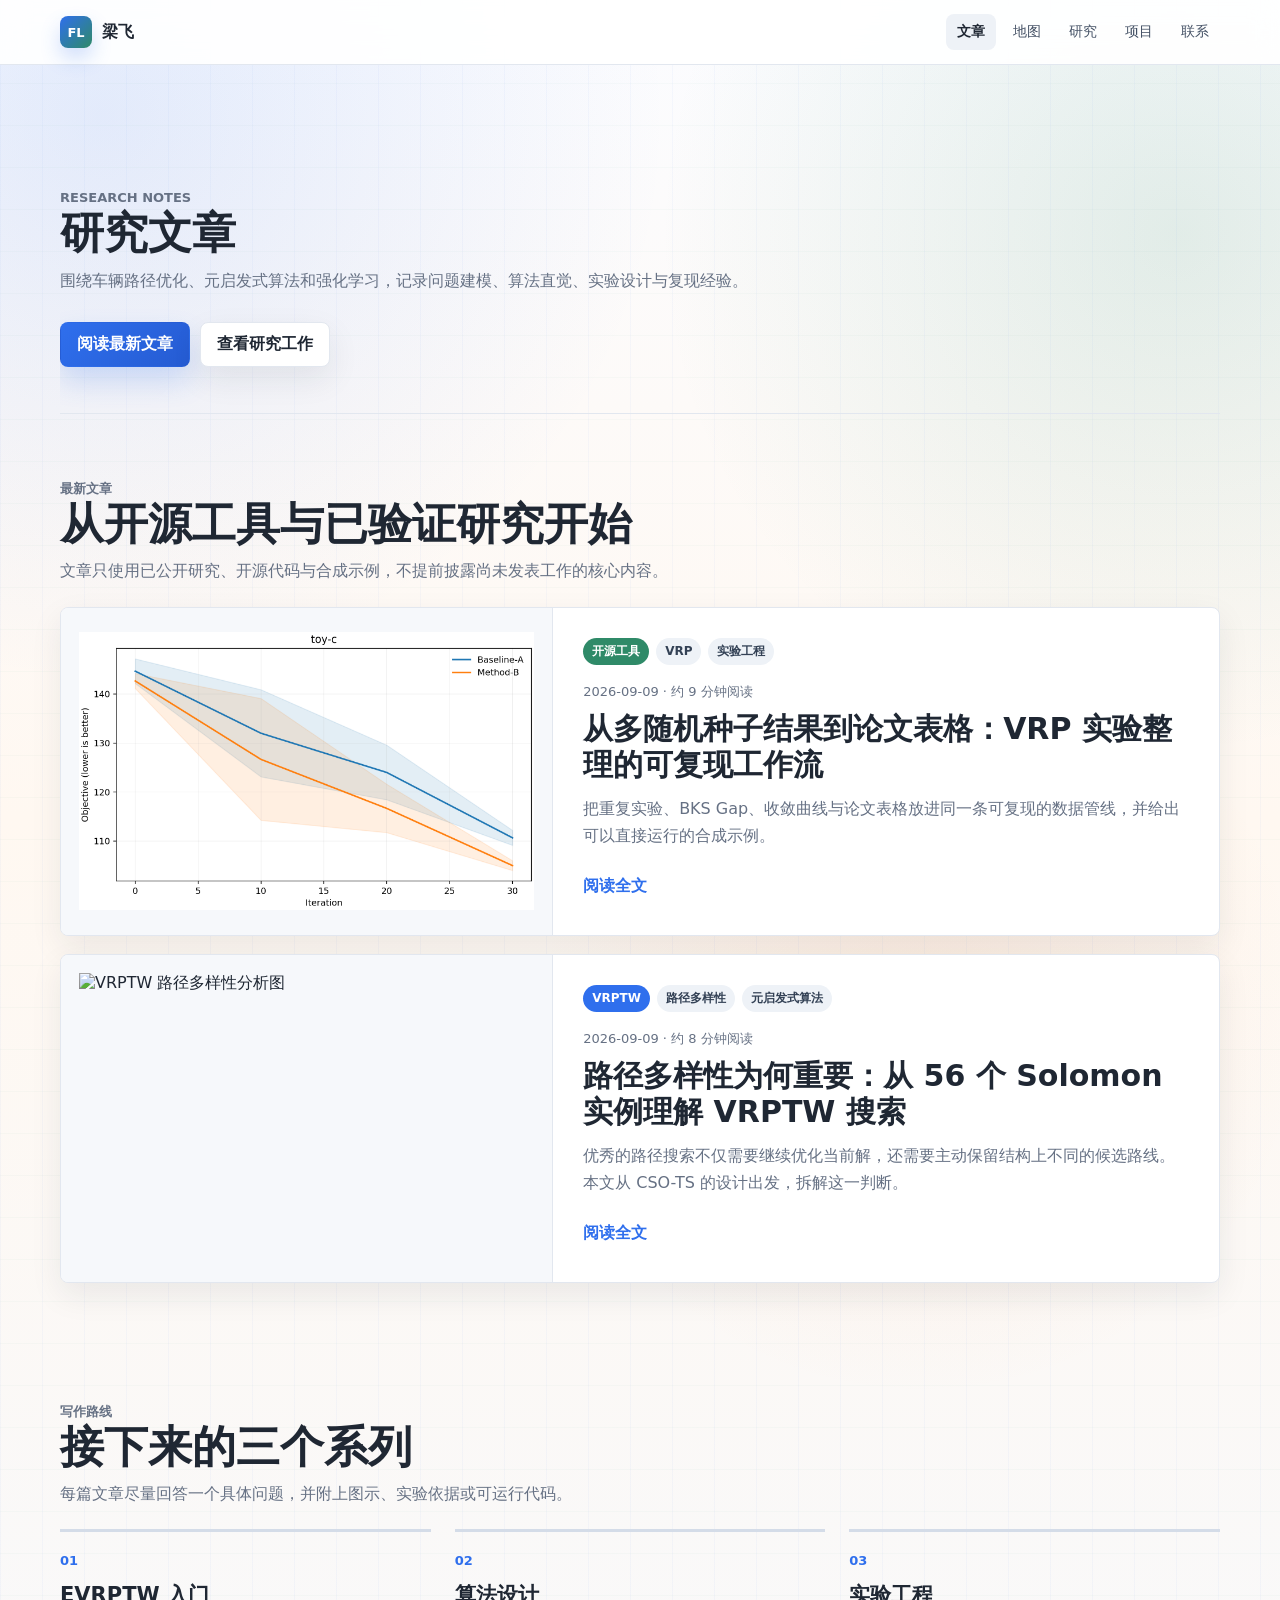
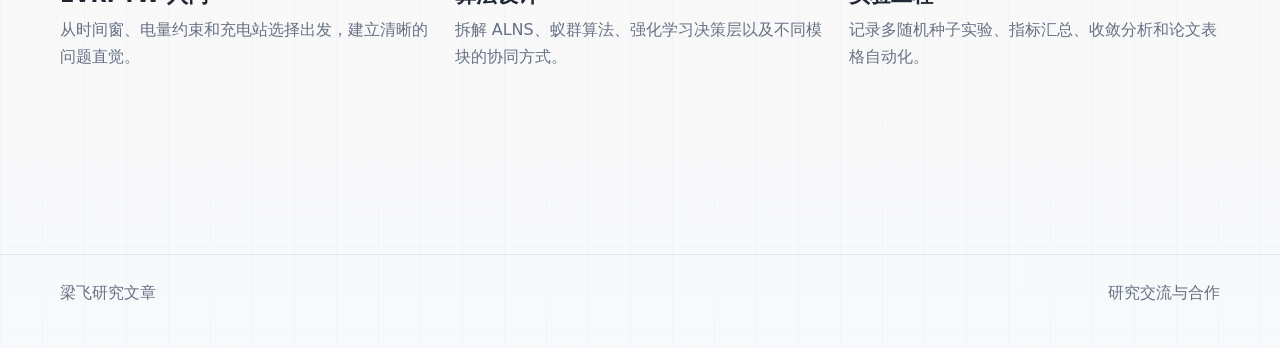
==== commit de9dc8b2: "Publish VRP experiment toolkit guide" ====
--- a/articles/index.html
+++ b/articles/index.html
@@ -33,7 +33,7 @@
       <h1>研究文章</h1>
       <p>围绕车辆路径优化、元启发式算法和强化学习，记录问题建模、算法直觉、实验设计与复现经验。</p>
       <div class="hero-actions">
-        <a class="primary-action" href="vrptw-path-diversity.html">阅读首篇文章</a>
+        <a class="primary-action" href="vrp-experiment-toolkit.html">阅读最新文章</a>
         <a class="secondary-action" href="../index.html#research">查看研究工作</a>
       </div>
     </section>
@@ -42,11 +42,27 @@
       <div class="section-head">
         <div>
           <p class="eyebrow">最新文章</p>
-          <h2>从已经验证的研究开始</h2>
-          <p>首篇内容基于已发表论文，方法、结果和图示均已有公开来源。</p>
+          <h2>从开源工具与已验证研究开始</h2>
+          <p>文章只使用已公开研究、开源代码与合成示例，不提前披露尚未发表工作的核心内容。</p>
         </div>
       </div>
       <div class="article-list">
+        <article class="article-list-item">
+          <a class="article-list-visual" href="vrp-experiment-toolkit.html">
+            <img src="../assets/img/vrp-toolkit-convergence.png" alt="VRP Experiment Toolkit 合成数据收敛曲线">
+          </a>
+          <div class="article-list-copy">
+            <div class="tag-row">
+              <span class="tag green">开源工具</span>
+              <span class="tag notranslate" translate="no">VRP</span>
+              <span class="tag">实验工程</span>
+            </div>
+            <p class="article-meta"><time datetime="2026-09-09">2026-09-09</time> · 约 9 分钟阅读</p>
+            <h2><a href="vrp-experiment-toolkit.html">从多随机种子结果到论文表格：VRP 实验整理的可复现工作流</a></h2>
+            <p>把重复实验、BKS Gap、收敛曲线与论文表格放进同一条可复现的数据管线，并给出可以直接运行的合成示例。</p>
+            <a class="text-link" href="vrp-experiment-toolkit.html">阅读全文</a>
+          </div>
+        </article>
         <article class="article-list-item">
           <a class="article-list-visual" href="vrptw-path-diversity.html">
             <img src="../assets/img/era-path-diversity.png" alt="VRPTW 路径多样性分析图">
